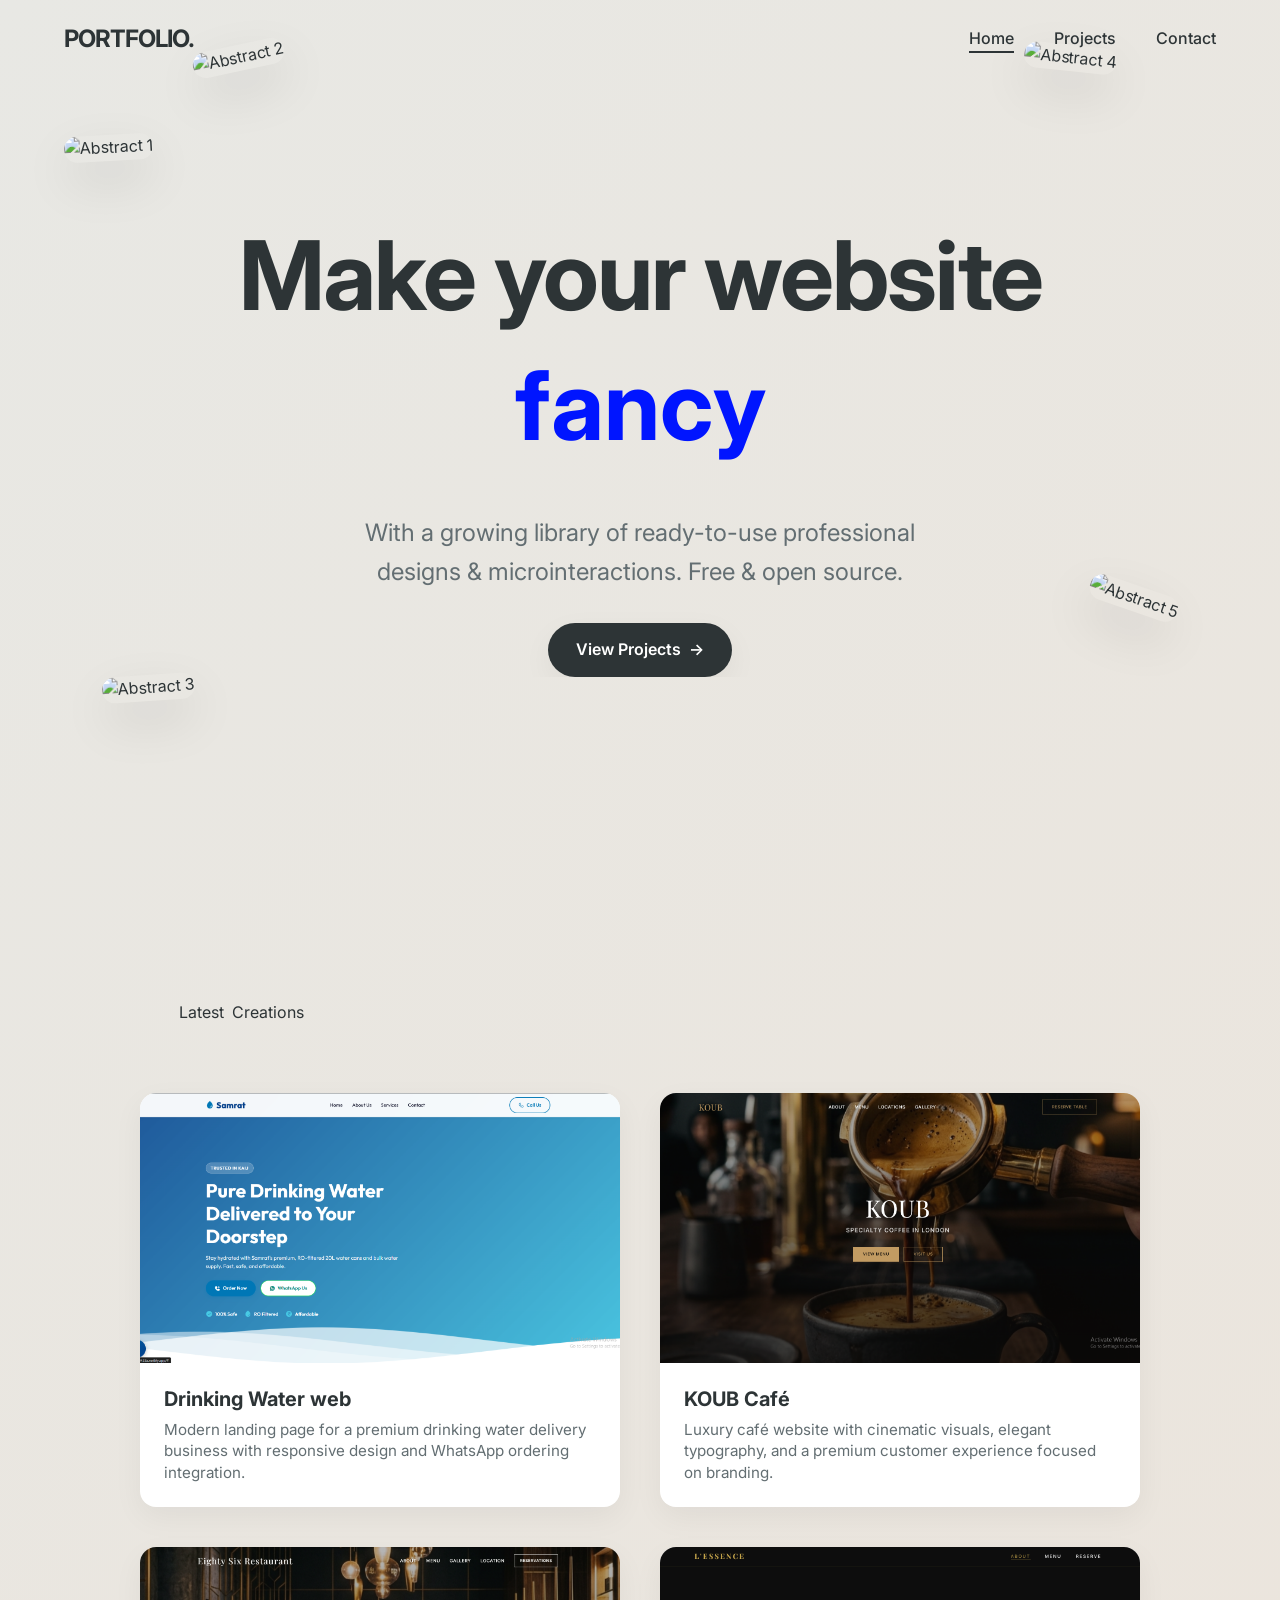
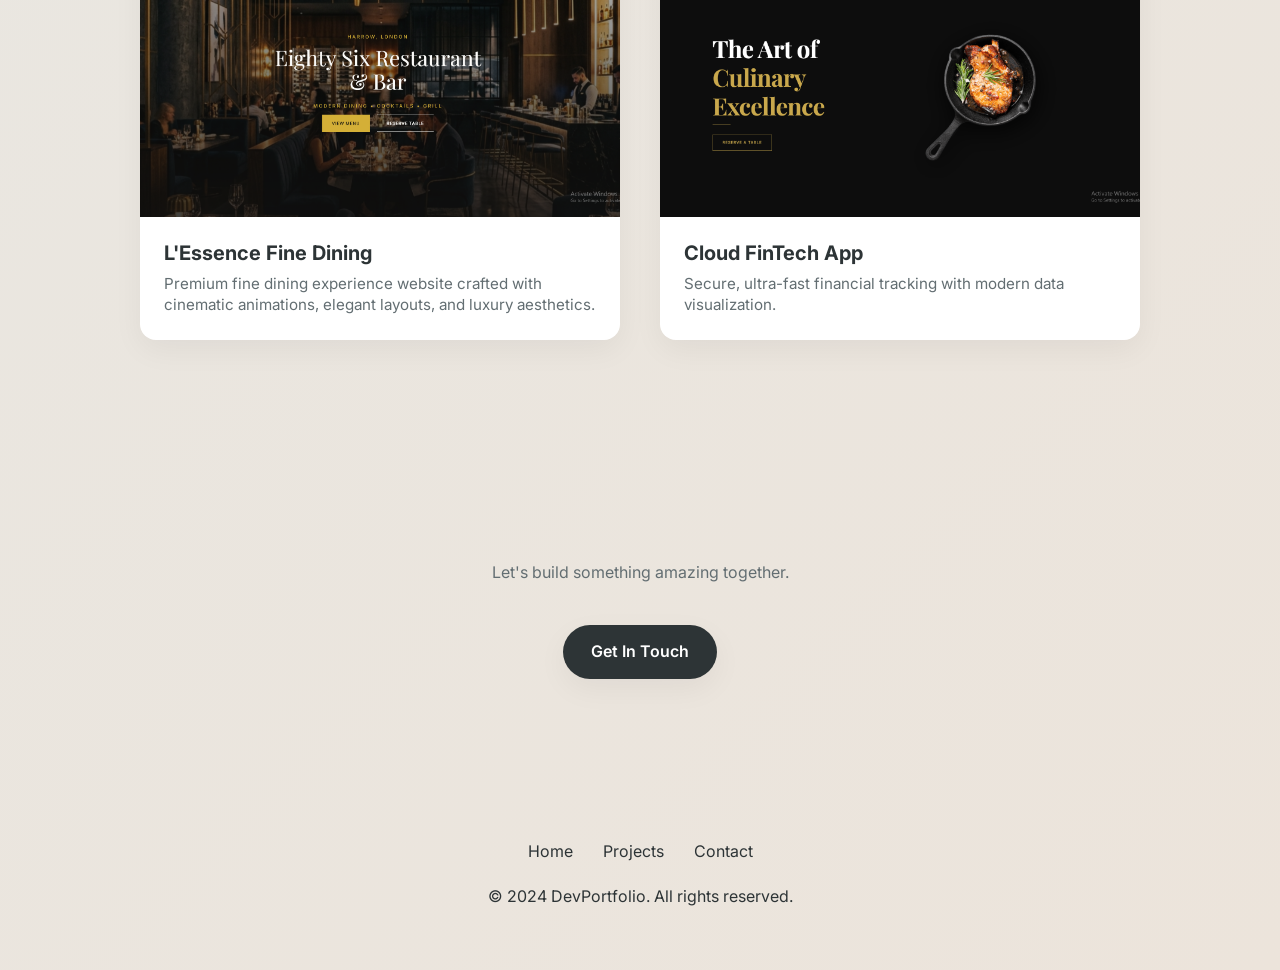
==== index.html @ 756a51f1 "first commit" ====
<!DOCTYPE html>
<html lang="en">
<head>
    <meta charset="UTF-8">
    <meta name="viewport" content="width=device-width, initial-scale=1.0">
    <title>DevPortfolio | Building Modern Web Experiences</title>
    <meta name="description" content="Professional freelance web developer specializing in fast, creative, and modern websites for your business.">
    <link rel="stylesheet" href="css/base.css">
    <link rel="stylesheet" href="css/home.css">
    <link rel="stylesheet" href="css/projects.css">
</head>
<body>
    <nav class="navbar" id="navbar">
        <div class="container nav-content">
            <a href="index.html" class="logo">PORTFOLIO.</a>
            <button class="hamburger" id="hamburger">
                <span></span>
                <span></span>
                <span></span>
            </button>
            <ul class="nav-links" id="nav-links">
                <div class="sidebar-close" id="sidebar-close">&times;</div>
                <li><a href="index.html" class="nav-link active">Home</a></li>
                <li><a href="projects.html" class="nav-link">Projects</a></li>
                <li><a href="contact.html" class="nav-link">Contact</a></li>
            </ul>
        </div>
    </nav>
    <div class="nav-overlay" id="nav-overlay"></div>

    <header class="hero" id="hero">
        <!-- Floating Parallax Elements -->
        <div class="parallax-container" id="parallax-container">
            <div class="parallax-element" data-depth="0.5" style="top: 15%; left: 5%;">
                <img src="https://images.unsplash.com/photo-1727341554370-80e0fe9ad082?auto=format&fit=crop&q=80&w=800" alt="Abstract 1" class="floating-img" style="transform: rotate(-3deg); width: 120px;">
            </div>
            <div class="parallax-element" data-depth="1.2" style="top: 5%; left: 15%;">
                <img src="https://images.unsplash.com/photo-1640680608781-2e4199dd1579?auto=format&fit=crop&q=80&w=800" alt="Abstract 2" class="floating-img" style="transform: rotate(-12deg); width: 200px;">
            </div>
            <div class="parallax-element" data-depth="4" style="top: 75%; left: 8%;">
                <img src="https://images.unsplash.com/photo-1726083085160-feeb4e1e5b00?auto=format&fit=crop&q=80&w=800" alt="Abstract 3" class="floating-img" style="transform: rotate(-4deg); width: 250px;">
            </div>
            <div class="parallax-element" data-depth="2.5" style="top: 5%; left: 80%;">
                <img src="https://images.unsplash.com/photo-1562016600-ece13e8ba570?auto=format&fit=crop&q=80&w=800" alt="Abstract 4" class="floating-img" style="transform: rotate(6deg); width: 220px;">
            </div>
            <div class="parallax-element" data-depth="1.5" style="top: 65%; left: 85%;">
                <img src="https://images.unsplash.com/photo-1624344965199-ed40391d20f2?auto=format&fit=crop&q=80&w=800" alt="Abstract 5" class="floating-img" style="transform: rotate(19deg); width: 280px;">
            </div>
        </div>

        <div class="container hero-container">
            <div class="hero-content" id="hero-content">
                <div class="hero-title-wrapper">
                    <h1 class="hero-title" id="hero-title">Make your website</h1>
                    <span class="rotating-word-container" id="rotating-word">fancy</span>
                </div>
                <p class="hero-subtext" id="hero-subtext">
                    With a growing library of ready-to-use professional designs & microinteractions. Free & open source.
                </p>
                <div class="hero-btns">
                    <a href="projects.html" class="btn btn-dark">View Projects <span style="margin-left: 8px;">→</span></a>
                </div>
            </div>
        </div>
    </header>

    <section class="section-padding project-highlight-section">
        <div class="container">
            <header class="section-header reveal-word observe-scroll">
                <h2 class="section-title">Latest Creations</h2>
                <p class="section-subtitle">A glimpse into some of the most impactful digital experiences I've crafted recently.</p>
            </header>

            <div class="project-highlights-grid">
                <!-- Project 1 -->
                <div class="project-box observe-scroll stagger-1">
                    <div class="project-box-img">
                        <img src="images/project1.png" alt="Project 1">
                        <div class="project-overlay">
                            <a href="https://dancing-ganache-69433a.netlify.app" class="btn btn-accent" target="_blank">
                                Explore Case Study
                            </a>
                        </div>
                    </div>
                    <div class="project-box-info">
                        <h3>Drinking Water web</h3>
                        <p>Modern landing page for a premium drinking water delivery business with responsive design and WhatsApp ordering integration.</p>
                    </div>
                </div>

                <!-- Project 2 -->
                <div class="project-box observe-scroll stagger-2">
                    <div class="project-box-img">
                        <img src="images/project2.png" alt="Project 2">
                        <div class="project-overlay">
                            <a href="https://celadon-longma-928e44.netlify.app" class="btn btn-accent" target="_blank">Explore Case Study</a>
                        </div>
                    </div>
                    <div class="project-box-info">
                        <h3>KOUB Café</h3>
                        <p>Luxury café website with cinematic visuals, elegant typography, and a premium customer experience focused on branding.</p>
                    </div>
                </div>

                <!-- Project 3 -->
                <div class="project-box observe-scroll stagger-1">
                    <div class="project-box-img">
                        <img src="images/project3.png" alt="Project 3">
                        <div class="project-overlay">
                            <a href="https://glowing-empanada-c4c3b6.netlify.app" class="btn btn-accent" target="_blank">Explore Case Study</a>
                        </div>
                    </div>
                    <div class="project-box-info">
                        <h3>L'Essence Fine Dining</h3>
                        <p>Premium fine dining experience website crafted with cinematic animations, elegant layouts, and luxury aesthetics.</p>
                    </div>
                </div>

                <!-- Project 4 -->
                <div class="project-box observe-scroll stagger-2">
                    <div class="project-box-img">
                        <img src="images/project4.png" alt="Project 4">
                        <div class="project-overlay">
                            <a href="https://statuesque-sorbet-c570c7.netlify.app/" class="btn btn-accent">Explore Case Study</a>
                        </div>
                    </div>
                    <div class="project-box-info">
                        <h3>Cloud FinTech App</h3>
                        <p>Secure, ultra-fast financial tracking with modern data visualization.</p>
                    </div>
                </div>
                </div>
            </div>
        </div>
    </section>

    <section class="section-padding">
        <div class="container" style="text-align: center;">

            <p style="margin: 20px 0 40px; color: var(--text-muted);">Let's build something amazing together.</p>
            <a href="contact.html" class="btn btn-dark">Get In Touch</a>
        </div>
    </section>

    <footer>
        <div class="container">
            <div class="footer-links">
                <a href="index.html">Home</a>
                <a href="projects.html">Projects</a>
                <a href="contact.html">Contact</a>
            </div>
            <p>&copy; 2024 DevPortfolio. All rights reserved.</p>
        </div>
    </footer>

    <script src="js/main.js"></script>
    <script src="js/home.js"></script>
</body>
</html>
---- css/base.css ----
@import url('https://fonts.googleapis.com/css2?family=Inter:wght@300;400;500;600;700&display=swap');

:root {
    --bg-primary: #E8E8E4;
    --bg-secondary: #ECE4DB;
    --accent: #D8E2DC;
    --brand-blue: #0015ff;
    --text-main: #2D3436;
    --text-muted: #636E72;
    --white: #FFFFFF;
    --radius-sm: 8px;
    --radius-md: 16px;
    --radius-lg: 32px;
    --shadow-soft: 0 10px 30px rgba(0, 0, 0, 0.05);
    --transition-smooth: all 0.4s cubic-bezier(0.4, 0, 0.2, 1);
}

* {
    margin: 0;
    padding: 0;
    box-sizing: border-box;
    -webkit-tap-highlight-color: transparent;
}

html, body {
    width: 100%;
    margin: 0;
    padding: 0;
    overflow-x: hidden;
    position: relative;
}

body {
    font-family: 'Inter', sans-serif;
    background: linear-gradient(135deg, var(--bg-primary) 0%, var(--bg-secondary) 100%);
    color: var(--text-main);
    line-height: 1.6;
    overscroll-behavior-x: none;
    min-height: 100vh;
    -ms-overflow-style: none;
    scrollbar-width: none;
}

/* Hide scrollbar for Chrome, Safari and Opera */
body::-webkit-scrollbar {
    display: none;
}

h1, h2, h3, h4 {
    font-weight: 700;
    line-height: 1.2;
}

a {
    text-decoration: none;
    color: inherit;
    transition: var(--transition-smooth);
}

ul {
    list-style: none;
}

button {
    cursor: pointer;
    border: none;
    outline: none;
    font-family: inherit;
}

.container {
    width: 100%;
    max-width: 1200px;
    margin: 0 auto;
    padding: 0 24px;
}

.section-padding {
    padding: 100px 0;
}

@media (max-width: 768px) {
    .section-padding {
        padding: 60px 0;
    }
}

/* Navbar */
.navbar {
    position: fixed;
    top: 0;
    left: 0;
    width: 100%;
    z-index: 1000;
    padding: 20px 0;
    transition: var(--transition-smooth);
}

.navbar.scrolled {
    background: rgba(232, 232, 228, 0.8);
    backdrop-filter: blur(10px);
    padding: 15px 0;
    box-shadow: var(--shadow-soft);
}

.nav-content {
    display: flex;
    justify-content: space-between;
    align-items: center;
}

.logo {
    font-size: 1.5rem;
    font-weight: 700;
    letter-spacing: -1px;
}

.nav-links {
    display: flex;
    gap: 40px;
}

.nav-link {
    font-weight: 500;
    position: relative;
    padding: 5px 0;
}

.nav-link::after {
    content: '';
    position: absolute;
    bottom: 0;
    left: 0;
    width: 0;
    height: 2px;
    background: var(--text-main);
    transition: var(--transition-smooth);
}

.nav-link:hover::after,
.nav-link.active::after {
    width: 100%;
}

.sidebar-close {
    display: none;
}

.hamburger {
    display: none;
    flex-direction: column;
    gap: 6px;
    width: 30px;
    background: none;
}

.hamburger span {
    display: block;
    width: 100%;
    height: 2px;
    background: var(--text-main);
    transition: var(--transition-smooth);
}

@media (max-width: 768px) {
    .hamburger { display: flex; }
    .nav-links {
        position: fixed; top: 0; right: -100%; height: 100vh; width: 80%;
        background: var(--bg-secondary); flex-direction: column;
        justify-content: center; align-items: center; gap: 30px;
        transition: var(--transition-smooth);
        box-shadow: -10px 0 30px rgba(0, 0, 0, 0.05);
        z-index: 1001;
    }
    
    .sidebar-close {
        position: absolute;
        top: 30px;
        right: 30px;
        font-size: 2rem;
        cursor: pointer;
        display: block;
        opacity: 0.6;
    }

    .nav-links.open { right: 0; }
    
    .nav-overlay {
        position: fixed;
        top: 0; left: 0; width: 100%; height: 100vh;
        background: rgba(0,0,0,0.1);
        backdrop-filter: blur(4px);
        opacity: 0; pointer-events: none;
        transition: var(--transition-smooth);
        z-index: 998;
    }
    .nav-overlay.active { opacity: 1; pointer-events: auto; }

    .hamburger.open span:nth-child(1) { transform: translateY(8px) rotate(45deg); }
    .hamburger.open span:nth-child(2) { opacity: 0; }
    .hamburger.open span:nth-child(3) { transform: translateY(-8px) rotate(-45deg); }
}

/* Global Buttons */
.btn {
    padding: 14px 28px;
    font-size: 1rem;
    font-weight: 600;
    border-radius: var(--radius-lg);
    display: inline-flex;
    align-items: center;
    justify-content: center;
    transition: var(--transition-smooth);
    background: var(--white);
    color: var(--text-main);
    box-shadow: var(--shadow-soft);
}

@media (max-width: 480px) {
    .btn {
        width: 100%;
        padding: 16px;
    }
}

.btn:hover {
    transform: scale(1.05);
    box-shadow: 0 15px 40px rgba(0, 0, 0, 0.1);
}

.btn-dark { background: var(--text-main); color: var(--white); }
.btn-accent { background: var(--brand-blue); color: var(--white); }

/* Scroll Animations */
.reveal-char span { display: inline-block; opacity: 0; transform: translateY(20px); filter: blur(5px); transition: all 0.4s ease; }
.reveal-char.active span { opacity: 1; transform: translateY(0); filter: blur(0); }
.blur-reveal { filter: blur(10px); opacity: 0; transition: filter 1s ease, opacity 1s ease; }
.blur-reveal.active { filter: blur(0); opacity: 1; }

.stagger-1 { transition-delay: 0.1s; }
.stagger-2 { transition-delay: 0.2s; }
.stagger-3 { transition-delay: 0.3s; }

footer { padding: 60px 0; background: transparent; text-align: center; }
.footer-links { margin-bottom: 20px; display: flex; justify-content: center; gap: 30px; flex-wrap: wrap; }
---- css/home.css ----
.hero {
    /* Use 100dvh to prevent mobile browser bars from cutting off the bottom */
    min-height: 100dvh; 
    display: flex;
    align-items: center;
    justify-content: center;
    background: transparent;
    position: relative;
    /* Keeps the 'GameHub' cinematic feel within bounds */
    overflow: hidden; 
}

.parallax-container {
    position: absolute;
    top: 0;
    left: 0;
    width: 100%;
    /* Ensure it fills the hero even if dynamic changes occur */
    height: 100%; 
    pointer-events: none;
    z-index: 1;
    overflow: hidden;
}

.parallax-element {
    position: absolute;
    transition: transform 0.1s ease-out;
    transform: translate(var(--px, 0px), var(--py, 0px)) scale(var(--ps, 1));
}

.floating-img {
    border-radius: var(--radius-md);
    box-shadow: 0 20px 50px rgba(0, 0, 0, 0.1);
    transition: transform 0.3s ease;
}

.hero-container {
    position: relative;
    z-index: 10;
    text-align: center;
}

.hero-content {
    max-width: 900px;
    margin: 0 auto;
    opacity: 0;
    transform: translateY(20px);
    width: 100%;
    overflow-x: hidden; /* Parent overflow-x: hidden as instructed */
}

.hero-title-wrapper {
    display: flex;
    flex-wrap: wrap;
    align-items: center;
    justify-content: center;
    gap: 0 15px;
    width: 100%;
    margin-bottom: 24px;
}

.hero-title {
    font-size: clamp(2.5rem, 10vw, 6rem);
    margin-bottom: 0px;
    line-height: 1.1;
    letter-spacing: -2px;
    word-wrap: break-word;
    overflow-wrap: break-word;
}

.rotating-word-container {
    display: inline-flex;
    color: var(--brand-blue);
    transition: all 0.3s cubic-bezier(0.175, 0.885, 0.32, 1.275);
    width: auto;
    font-size: clamp(2.5rem, 10vw, 6rem);
    font-weight: 700;
}

.hero-subtext {
    font-size: clamp(1rem, 4vw, 1.5rem);
    color: var(--text-muted);
    margin: 32px auto;
    max-width: 600px;
}

.hero-btns {
    display: flex;
    gap: 15px;
    justify-content: center;
    align-items: center;
    flex-wrap: wrap;
}

@keyframes float {
    0%, 100% { transform: translateY(0) rotate(0deg); }
    33% { transform: translateY(-15px) rotate(2deg); }
    66% { transform: translateY(10px) rotate(-2deg); }
}

@media (max-width: 768px) {
    .parallax-container {
        opacity: 0.6;
        width: 100vw;
        left: 0;
    }
    
    .parallax-element {
        --ps: 0.4; 
    }

    /* Pull images closer to center on mobile to stop horizontal scroll triggers */
    .parallax-element[style*="left: 85%"] { left: 65% !important; }
    .parallax-element[style*="left: 80%"] { left: 70% !important; }
    .parallax-element[style*="left: 5%"] { left: 15% !important; }

    .parallax-element img {
        animation: float 6s ease-in-out infinite;
    }

    .hero-title, .rotating-word-container {
        font-size: clamp(2.5rem, 12vw, 4.5rem);
        letter-spacing: -1.5px;
    }

    .hero {
        min-height: 100dvh;
    }
}
---- css/projects.css ----
.section-header {
    text-align: center;
    margin-bottom: 60px;
}

.section-title {
    font-size: clamp(2rem, 5vw, 3.5rem);
    margin-bottom: 16px;
    letter-spacing: -1px;
}

.section-subtitle {
    font-size: 1.1rem;
    color: var(--text-muted);
    max-width: 600px;
    margin: 0 auto;
}

.project-highlights-grid,
.project-grid {
    display: grid;
    grid-template-columns: 1fr;
    gap: 20px;
    max-width: 1000px;
    margin: 0 auto;
}

@media (min-width: 768px) {
    .project-highlights-grid,
    .project-grid {
        grid-template-columns: repeat(2, 1fr);
        gap: 40px;
    }
}

.project-box,
.project-card {
    background: var(--white);
    border-radius: var(--radius-md);
    overflow: hidden;
    box-shadow: var(--shadow-soft);
    opacity: 0;
    transition: transform 0.8s cubic-bezier(0.2, 1, 0.3, 1), opacity 0.8s ease;
}

.project-box:nth-child(odd),
.project-card:nth-child(odd) {
    transform: translateX(-40px);
}

.project-box:nth-child(even),
.project-card:nth-child(even) {
    transform: translateX(40px);
}
/* Side slides stay on mobile too */

.project-box.active,
.project-card.active {
    opacity: 1;
    transform: translateX(0) !important;
}

.project-box-img,
.project-image {
    width: 100%;
    aspect-ratio: 16/9;
    position: relative;
    overflow: hidden;
    background: var(--bg-secondary);
}

.project-box-img img,
.project-image img {
    width: 100%;
    height: 100%;
    object-fit: cover;
    transition: var(--transition-smooth);
}

.project-overlay {
    position: absolute;
    top: 0; left: 0; width: 100%; height: 100%;
    background: rgba(0, 21, 255, 0.1); backdrop-filter: blur(5px);
    display: flex; align-items: center; justify-content: center;
    opacity: 0; transition: var(--transition-smooth);
}

.project-box:hover .project-overlay,
.project-card:hover .project-overlay {
    opacity: 1;
}

.project-box:hover .project-box-img img,
.project-card:hover .project-image img {
    transform: scale(1.08);
}

.project-box-info,
.project-info {
    padding: 15px;
}

.project-box-info h3,
.project-title {
    font-size: 1rem;
    margin-bottom: 4px;
}

.project-box-info p,
.project-desc {
    display: -webkit-box;
    -webkit-line-clamp: 2;
    line-clamp: 2;
    -webkit-box-orient: vertical;
    overflow: hidden;
    color: var(--text-muted);
    font-size: 0.8rem;
    line-height: 1.4;
}

@media (min-width: 768px) {
    .project-box-info,
    .project-info { padding: 24px; }
    .project-box-info h3,
    .project-title { font-size: 1.25rem; margin-bottom: 8px; }
    .project-box-info p,
    .project-desc { font-size: 0.95rem; -webkit-line-clamp: initial; line-clamp: initial; display: block; }
}
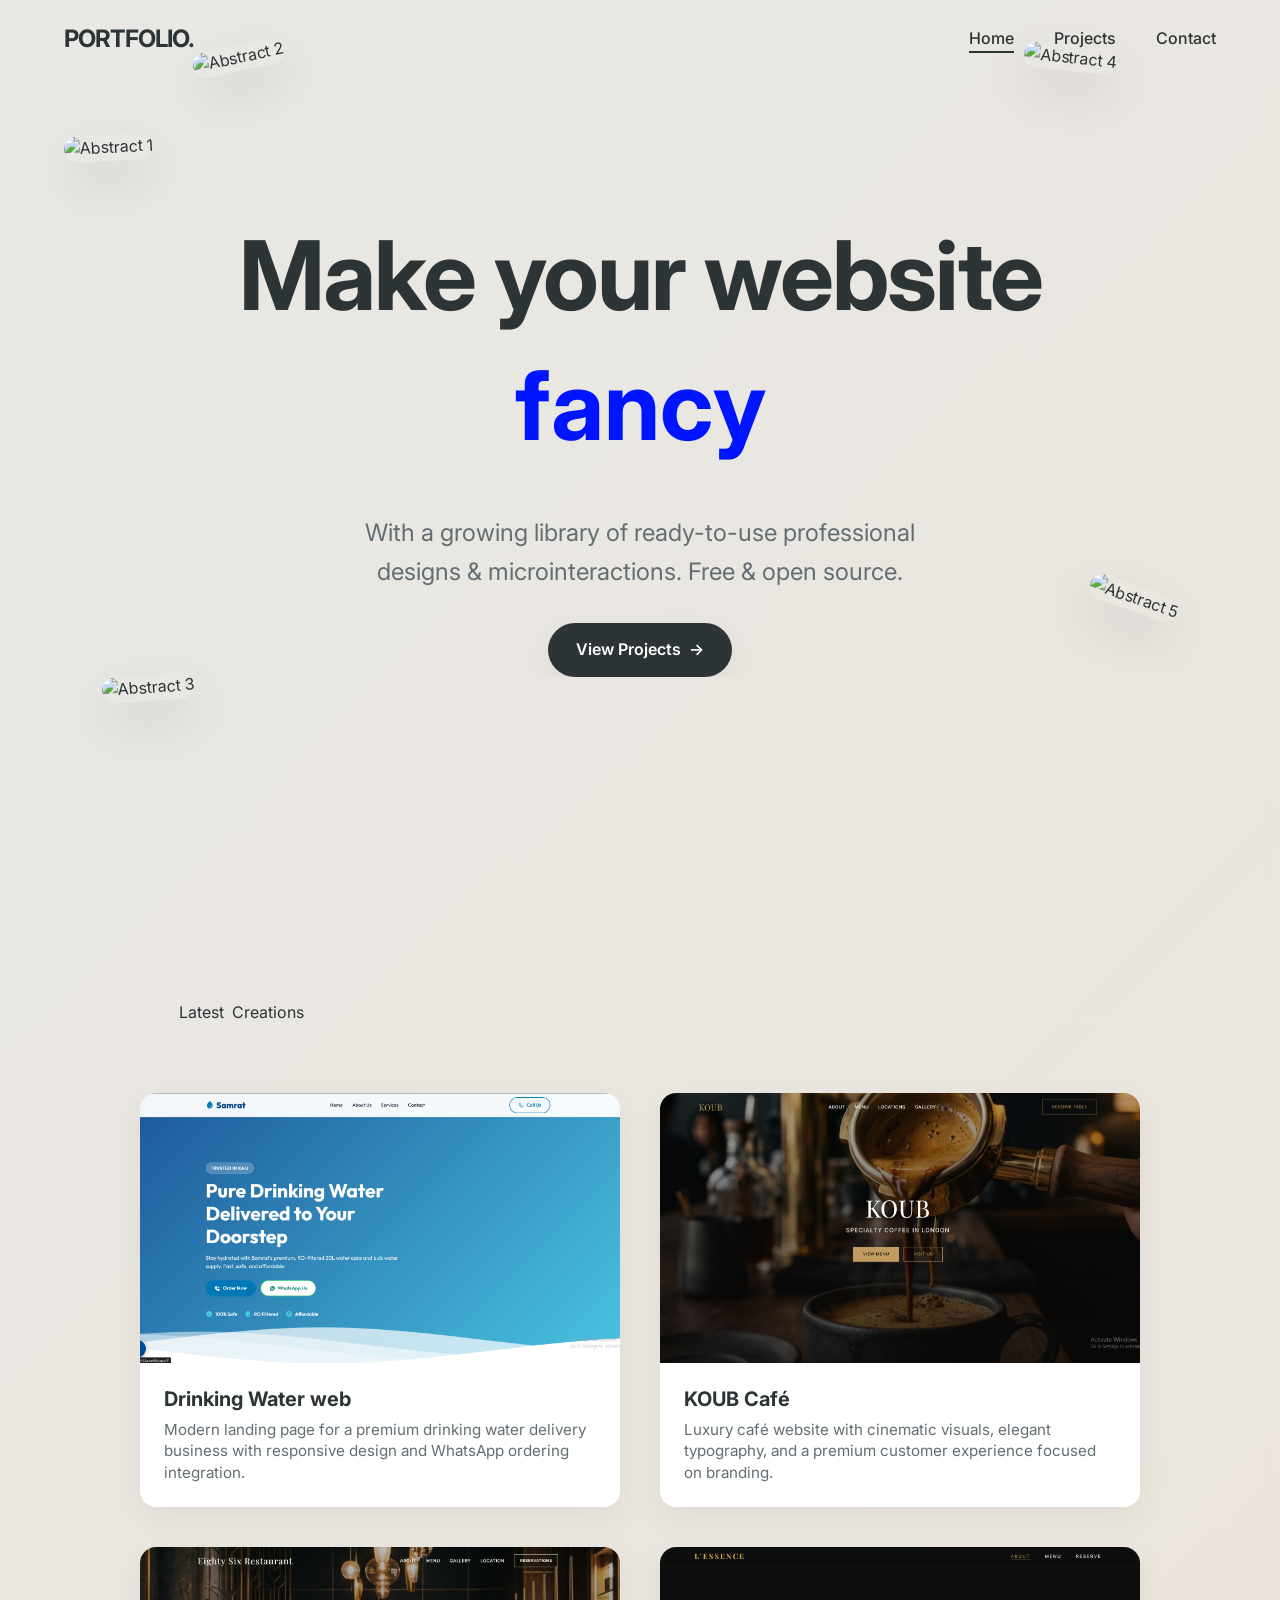
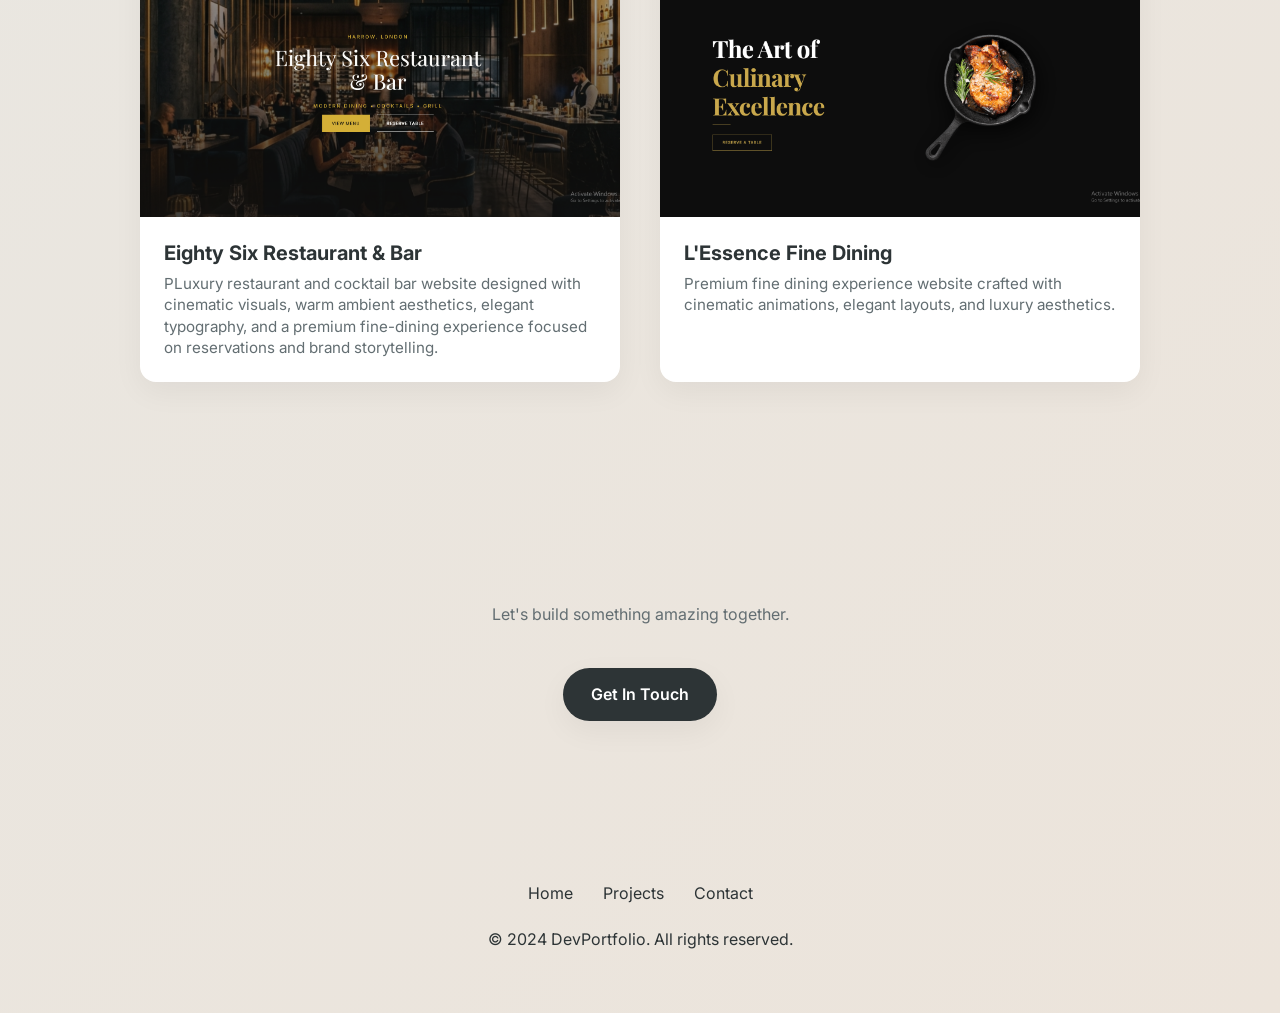
==== commit 90760304: "add all things" ====
--- a/index.html
+++ b/index.html
@@ -3,7 +3,8 @@
 <head>
     <meta charset="UTF-8">
     <meta name="viewport" content="width=device-width, initial-scale=1.0">
-    <title>DevPortfolio | Building Modern Web Experiences</title>
+    <title>Server Flow</title>
+     <link rel="icon" type="image/png" href="images/project0.png">
     <meta name="description" content="Professional freelance web developer specializing in fast, creative, and modern websites for your business.">
     <link rel="stylesheet" href="css/base.css">
     <link rel="stylesheet" href="css/home.css">
@@ -111,8 +112,8 @@
                         </div>
                     </div>
                     <div class="project-box-info">
-                        <h3>L'Essence Fine Dining</h3>
-                        <p>Premium fine dining experience website crafted with cinematic animations, elegant layouts, and luxury aesthetics.</p>
+                        <h3>Eighty Six Restaurant & Bar</h3>
+                        <p>PLuxury restaurant and cocktail bar website designed with cinematic visuals, warm ambient aesthetics, elegant typography, and a premium fine-dining experience focused on reservations and brand storytelling.</p>
                     </div>
                 </div>
 
@@ -125,8 +126,8 @@
                         </div>
                     </div>
                     <div class="project-box-info">
-                        <h3>Cloud FinTech App</h3>
-                        <p>Secure, ultra-fast financial tracking with modern data visualization.</p>
+                        <h3>L'Essence Fine Dining</h3>
+                        <p>Premium fine dining experience website crafted with cinematic animations, elegant layouts, and luxury aesthetics.</p>
                     </div>
                 </div>
                 </div>
